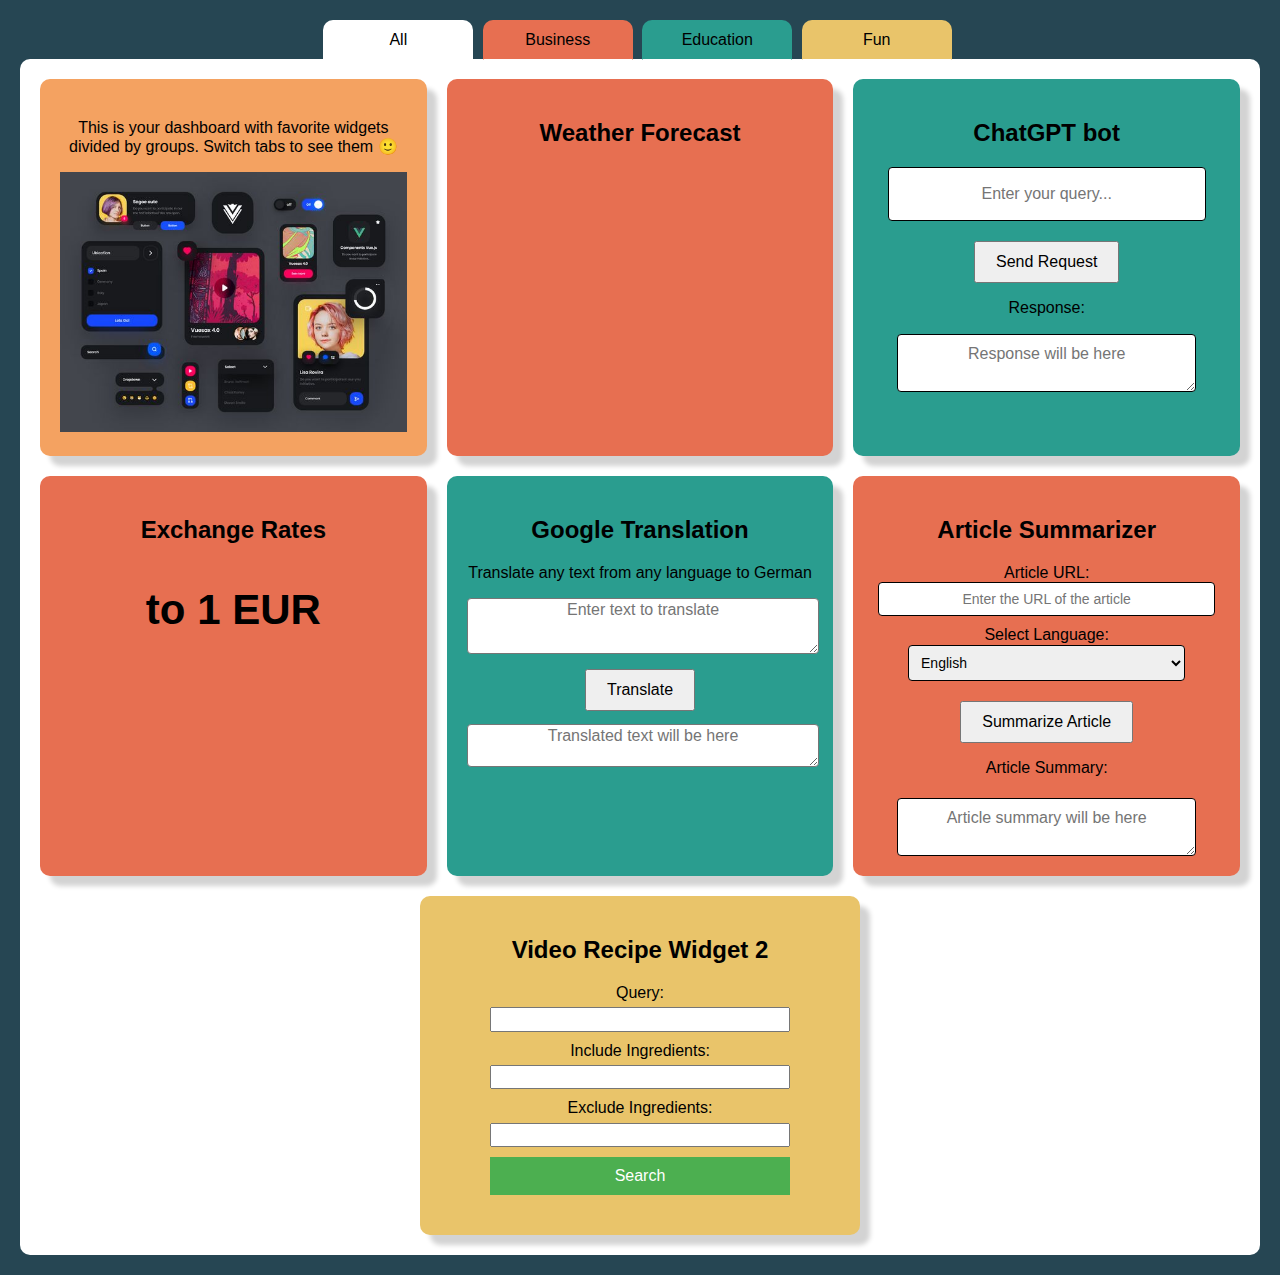
==== main.html @ e8938078 "Delete subfoler. Move files to root foler." ====
<!DOCTYPE html>
<html lang="en">

<head>
  <meta charset="UTF-8" />
  <meta name="viewport" content="width=device-width, initial-scale=1.0" />
  <link rel="stylesheet" href="css/stylesMainPage.css" />
  <link rel="stylesheet" href="css/normalize.css" />
  <title>Main Page - Dashboard with business, education and fun widgets</title>
</head>

<body>
  <!-- Display of widgets and sorting by tabs -->
  <div class="tabs">
    <button class="tab tabAll" data-category="all">All</button>
    <button class="tab tabBusiness" data-category="business">Business</button>
    <button class="tab tabEducation" data-category="education">Education</button>
    <button class="tab tabFun" data-category="fun">Fun</button>
  </div>

  <div class="container">

    <!-- Widget for user profile information and welcome message -->
    <div class="widget userProfileWidget" data-category="all">
      <!-- Welcome message is displayed with user's name here 
      after the user authentication. See scipt.js file -->
      <h2 id="welcome-message"></h2>
      <p>
        This is your dashboard with favorite widgets divided by groups. Switch tabs to see them 🙂
      </p>
      <img src="img/imageWidget1.jpg" alt="Widget 1 Image" />
    </div>

    <!-- Weather forecast widget -->
    <div id="weather-data" class="widget" data-category="business">
      <h2>Weather Forecast</h2>
    </div>

    <!-- ChatGPT bot widget -->
    <div class="widget widgetChatGPT" data-category="education">
      <h2>ChatGPT bot</h2>
      <input type="text" id="queryInput" placeholder="Enter your query..." />
      <button class="chatGptSendButton" id="sendButton">Send Request</button>
      <p>Response:</p>
      <div id="responseFieldChatGPTBot">
        <textarea id="responseOutput" placeholder="Response will be here"></textarea>
      </div>
    </div>

    <!-- Exchange rate widget -->
    <div class="widget" id="widget-container" data-category="business">
      <h2>Exchange Rates</h2>
      <h3>to 1 EUR</h3>
      <div id="resultExchangeRates"></div>
    </div>

    <!-- Google translation widget -->
    <div class="widget widgetGoogleDictionary" data-category="education">
      <h2>Google Translation</h2>
      <p>Translate any text from any language to German</p>
      <textarea id="input-text" class="inputTextAreaGoogleTranslation" placeholder="Enter text to translate"></textarea>
      <button class="buttonGoogleTranslation" id="translate-button">
        Translate
      </button>
      <textarea id="translation-result" placeholder="Translated text will be here"></textarea>
    </div>

    <!-- Article summarizer widget -->
    <div class="widget widgetArticleSummarizer" data-category="business">
      <h2>Article Summarizer</h2>
      <div id="firstBlockArticleSummarizer">

        <label class="label" for="article-url">Article URL:</label>
        <input class="input-field" type="text" id="article-url" placeholder="Enter the URL of the article" />

        <label class="language-label" for="language">Select Language:</label>
        <select class="language-dropdown" id="language">
          <option value="en">English</option>
          <option value="de">German</option>
          <option value="fr">French</option>
          <option value="ru">Russian</option>
          <!-- Add more language options if needed -->
        </select>
      </div>
      <button class="buttonArticleSummarizer" id="summarize-btn">
        Summarize Article
      </button>
      <p id="articleSummaryLabel">Article Summary:</p>
      <div id="secondBlockArticleSummarizer">
        <textarea class="articleSummary" id="articleSummary" placeholder="Article summary will be here"></textarea>
      </div>
    </div>

    <!-- Video Recipe Widget -->
    <div class="widget recipeInputs" id="recipe-widget-container-2" data-category="fun">
      <h2>Video Recipe Widget 2</h2>
      <form id="recipeForm">
        <label for="query">Query:</label>
        <input type="text" id="query" name="query" required>
        <label for="includeIngredients">Include Ingredients:</label>
        <input type="text" id="includeIngredients" name="includeIngredients">
        <label for="excludeIngredients">Exclude Ingredients:</label>
        <input type="text" id="excludeIngredients" name="excludeIngredients">
        <input type="submit" value="Search">
      </form>

      <div id="results"></div>
    </div>


  </div>

  <!-- Main js file for general purposes -->
  <script src="script.js"></script>
  <script type="module" src="./scriptWidgets/config.js"></script>

  <!-- js file to store API keys -->
  <script src="./scriptWidgets/config.js"></script>

  <!-- js file for user authentication -->
  <script src="./scriptOthers/userAuthentication.js"></script>

  <!-- js file for Weather forecast widget -->
  <script type="module" src="./scriptWidgets/weatherForecast.js"></script>
  <script src="./scriptWidgets/weatherForecast.js"></script>

  <!-- js file for Exchange rates of CHF -->
  <script type="module" src="./scriptWidgets/exchangeRates.js"></script>
  <script src="./scriptWidgets/exchangeRates.js"></script>

  <!-- js file for Google translation widget -->
  <script type="module" src="./scriptWidgets/googleTranslation.js"></script>
  <script src="./scriptWidgets/googleTranslation.js"></script>

  <!-- js files for Chat GPT bot widget -->
  <script type="module" src="./scriptWidgets/chatGptBot.js"></script>
  <script src="./scriptWidgets/chatGptBot.js"></script>

  <!-- js file for Article summarizer widget -->
  <script type="module" src="./scriptWidgets/articleSummarizer.js"></script>
  <script src="./scriptWidgets/articleSummarizer.js"></script>

  <!-- js file for Video recipe widget -->
  <script type="module" src="./scriptWidgets/videoRecipes.js"></script>
  <script src="./scriptWidgets/videoRecipes.js"></script>

  <!-- jquery link for widgets: Chat GPT bot, Video recipes -->
  <script src="https://code.jquery.com/jquery-3.6.0.min.js"></script>
</body>

</html>
---- css/stylesMainPage.css ----
/* Start of general CSS */

body {
    font-family: Arial, sans-serif;
    background-color: #264653;
    padding: 20px;
}

.container {
    background-color: white;
    border-radius: 10px;
    display: flex;
    flex-wrap: wrap;
    justify-content: center;
    padding: 10px;
}

.widget {
    border-radius: 10px;
    box-shadow: 10px 10px 5px lightgrey;
    flex: 1 0 25%;
    /* Each widget takes 25% of the container width */
    padding: 20px;
    margin: 10px;
    max-width: 400px;
    text-align: center;
}

[data-category="business"] {
    background-color: #E76F51;
}

[data-category="education"] {
    background-color: #2A9D8F;
}

[data-category="fun"] {
    background-color: #E9C46A;
}

/* End of general CSS */

/* Start of CSS related to tabs */

.tabs {
    text-align: center;
}

.tab {
    cursor: pointer;
    display: inline-block;
    padding: 10px 20px;
    background-color: lightgrey;
    border: 1px solid transparent;
    border-bottom: 1px solid white;
    ;
    border-radius: 10px 10px 0 0;
    margin-bottom: -1px;
    margin-right: 5px;
    width: 150px;
}

.tabBusiness {
    background-color: #E76F51;
}

.tabEducation {
    background-color: #2A9D8F;
}

.tabFun {
    background-color: #E9C46A;
}

@media screen and (max-width: 720px) {
    body {
        padding: 10px;
    }

    .container {
        padding: 10px;
        margin: 0 10px 10px 10px;
    }

    .widget {
        margin: 10px;
    }

    .tab {
        font-size: 14px;
        width: 100px;
    }
}

@media screen and (max-width: 540px) {
    body {
        padding: 5px;
    }

    .container {
        padding: 5px;
        margin: 0 5px 5px 5px;
    }

    .widget {
        margin: 5px;
    }

    .tab {
        font-size: 10px;
        width: 60px;
        padding: 5px;
    }
}

.tab.active {
    background-color: white;
}

/* End of CSS related to tabs */

/* Start of CSS for Widget 1 */

.userProfileWidget {
    background-color: #F4A261;
}

.userProfileWidget img {
    background-color: #264653;
    object-fit: contain;
    width: 100%;
}

/* End of CSS for Widget 1 */

/* Start of CSS related to weather widget */

#weather-data p {
    margin: 10px 0;
}

h3 {
    font-size: 42px;
}

/* End of CSS related to weather widget */

/* Start of CSS related to Google Translation widget */

.inputTextAreaGoogleTranslation {
    border-radius: 4px;
    height: 50px;
    margin-bottom: 10px;
    text-align: center;
    width: 100%;
}

.buttonGoogleTranslation {
    padding: 10px 20px;
    cursor: pointer;
}

#translation-result {
    background-color: white;
    border-radius: 4px;
    margin-top: 13px;
    text-align: center;
    width: 100%;
}

/* End of CSS related to Google Translation widget */

/* Start of CSS related to ChatGPT bot widget */

#queryInput {
    background-color: white;
    border: 1px solid black;
    border-radius: 4px;
    height: 50px;
    margin-bottom: 20px;
    text-align: center;
    width: 90%;
}

.chatGptSendButton {
    padding: 10px 20px;
    cursor: pointer;
}

#responseFieldChatGPTBot {
    display: flex;
    justify-content: center;
}

#responseOutput {
    background-color: white;
    border: 1px solid black;
    border-radius: 4px;
    margin-top: 0;
    padding: 10px;
    text-align: center;
    width: 80%;
}

/* End of CSS related to ChatGPT bot widget */

/* Start of CSS related to article summarizer widget */

.label {
    font-size: 16px;
    margin-bottom: 10px;
}

.input-field {
    text-align: center;
    border: 1px solid black;
    border-radius: 4px;
    font-size: 14px;
    margin-bottom: 10px;
    padding: 8px;
    width: 92%;
}

.language-label {
    font-size: 16px;
    margin-bottom: 5px;
}

.language-dropdown {
    border: 1px solid black;
    border-radius: 4px;
    font-size: 14px;
    margin-bottom: 20px;
    padding: 8px;
    width: 80%;
}

.buttonArticleSummarizer {
    padding: 10px 20px;
    cursor: pointer;
}

#secondBlockArticleSummarizer {
    display: flex;
    justify-content: center;
    margin-top: 10px;
}

#articleSummaryLabel {
    margin-bottom: 0;
}

.articleSummary {
    background-color: white;
    border: 1px solid black;
    border-radius: 4px;
    margin-top: 10px;
    padding: 10px;
    text-align: center;
    width: 80%;
}

/* End of CSS related to article summarizer widget */

/* Start of CSS for Video recipe widget */

form {
    display: flex;
    flex-direction: column;
    max-width: 300px;
    margin: 0 auto;
}

label {
    margin-bottom: 5px;
}

input[type="text"] {
    margin-bottom: 10px;
}

input[type="submit"] {
    background-color: #4CAF50;
    color: white;
    padding: 10px;
    border: none;
    cursor: pointer;
}

input[type="submit"]:hover {
    background-color: #45a049;
}

#results {
    display: grid;
    grid-template-columns: repeat(auto-fit, minmax(200px, 1fr));
    grid-gap: 20px;
    margin-top: 20px;
}

.recipe {
    border: 1px solid #2646533e;
    border-radius: 4px;
    padding: 10px;
}

.recipe img {
    width: 100%;
    height: 210px;
    object-fit: cover;
    /* Maintain aspect ratio and fill the container */
}

.recipe h3 {
    font-size: 16px;
    margin-top: 10px;
    margin-bottom: 5px;
}

.recipe p {
    margin: 0;
}

.recipe a {
    display: block;
    margin-top: 10px;
    text-decoration: none;
}

/* End of CSS for Video recipe widget */
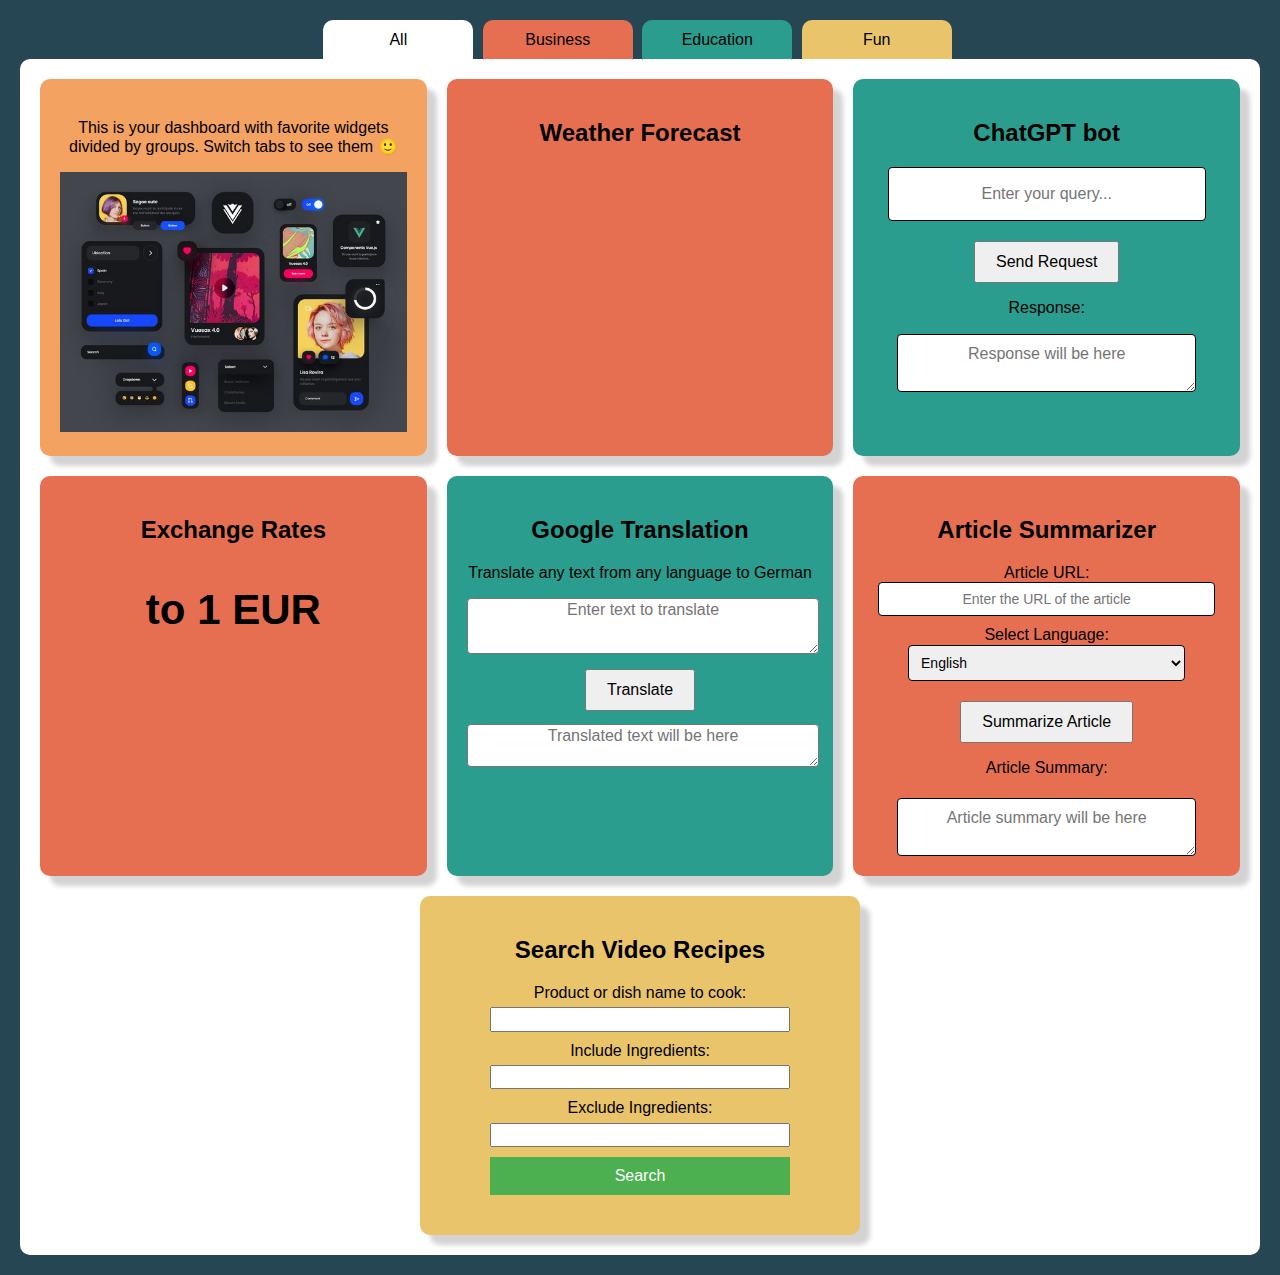
==== commit 45b3c21d: "Change Video Recipes widget name. Change labels." ====
--- a/main.html
+++ b/main.html
@@ -93,9 +93,9 @@
 
     <!-- Video Recipe Widget -->
     <div class="widget recipeInputs" id="recipe-widget-container-2" data-category="fun">
-      <h2>Video Recipe Widget 2</h2>
+      <h2>Search Video Recipes</h2>
       <form id="recipeForm">
-        <label for="query">Query:</label>
+        <label for="query">Product or dish name to cook:</label>
         <input type="text" id="query" name="query" required>
         <label for="includeIngredients">Include Ingredients:</label>
         <input type="text" id="includeIngredients" name="includeIngredients">
